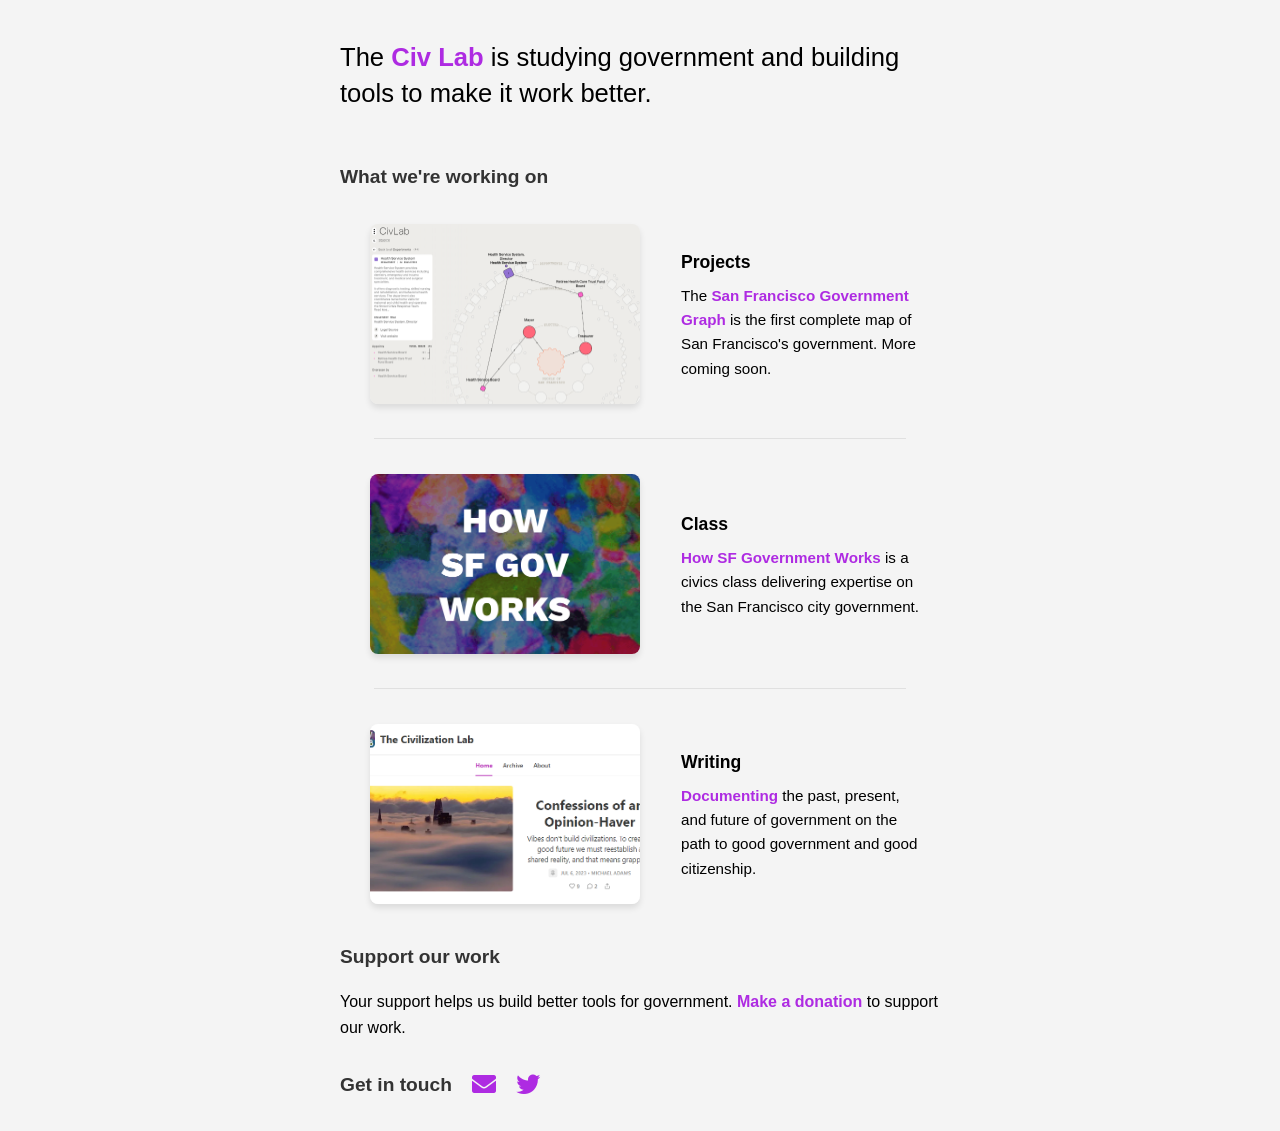
==== index.html @ d9c21e55 "add donation page" ====
<!DOCTYPE html>
<html lang="en">
<head>
    <meta charset="UTF-8">
    <meta name="viewport" content="width=device-width, initial-scale=1.0">
    <title>The Civilization Lab</title>
    <link rel="stylesheet" href="styles.css">
    <link rel="stylesheet" href="https://cdnjs.cloudflare.com/ajax/libs/font-awesome/5.15.3/css/all.min.css">
    
    <link rel="icon" href="./images/civlab_logo_stacked_v2.png" type="image/png">

    <!-- Google tag (gtag.js) -->
    <script async src="https://www.googletagmanager.com/gtag/js?id=G-XPEGSLL7ZW"></script>
    <script>
        window.dataLayer = window.dataLayer || [];
        function gtag(){dataLayer.push(arguments);}
        gtag('js', new Date());

        gtag('config', 'G-XPEGSLL7ZW');
    </script>
</head>
<body>
    <header>
        <!-- Main heading with styled span -->
        <h1>The <span class="civ-lab">Civ Lab</span> is studying government and building tools to make it work better.</h1>
    </header>

    <h2 class="section-header">What we're working on</h2>
    <main class="content-box">
        <section class="content-section">
            <div class="section-media">
                <a href="https://sfgov.civlab.org" target="_blank" rel="noopener noreferrer">
                    <img src="./images/sfgv2_hss.png" alt="SF Government Graph" class="section-image-fill clickable-image">
                </a>
            </div>
            <div class="section-content">
                <div class="text-container">
                    <h3 class="section-title">Projects</h3>
                    <div class="section-description">
                        <p>The <a href="https://sfgov.civlab.org" target="_blank" rel="noopener noreferrer">San Francisco Government Graph</a> is the first complete map of San Francisco's government. More coming soon.</p>
                    </div>
                </div>
            </div>
        </section>
        
        <section class="content-section">
            <div class="section-media">
                <a href="https://www.writing.civlab.org/p/how-sf-government-works-civics-class">
                    <img src="./images/hsfgw_class_logo.png" alt="How SF Gov Works" class="section-image-fill clickable-image">
                </a>
            </div>
            <div class="section-content">
                <div class="text-container">
                    <h3 class="section-title">Class</h3>
                    <div class="section-description">
                        <p><a href="https://www.writing.civlab.org/p/how-sf-government-works-civics-class">How SF Government Works</a> is a civics class delivering expertise on the San Francisco city government.</p>
                    </div>
                </div>
            </div>
        </section>

        <section class="content-section">
            <div class="section-media">
                <a href="https://www.writing.civlab.org/">
                    <img src="./images/civlab_substack.png" alt="CivLab Substack" class="section-image-fill clickable-image">
                </a>
            </div>
            <div class="section-content">
                <div class="text-container">
                    <h3 class="section-title">Writing</h3>
                    <div class="section-description">
                        <p><a href="https://www.writing.civlab.org/">Documenting</a> the past, present, and future of government on the path to good government and good citizenship.</p>
                    </div>
                </div>
            </div>
        </section>
    </main>

    <h2 class="section-header">Support our work</h2>
    <div class="donation-section">
        <p>Your support helps us build better tools for government. <a href="donate.html">Make a donation</a> to support our work.</p>
    </div>

    <div class="contact-section">
        <h2 class="section-header contact-header">Get in touch</h2>
        <div class="contact-links">
            <a href="mailto:hello@civlab.org" class="contact-link"><i class="fas fa-envelope"></i></a>
            <a href="https://twitter.com/CivLabHQ" target="_blank" rel="noopener noreferrer" class="contact-link"><i class="fab fa-twitter"></i></a>
        </div>
    </div>
</body>
</html>
---- styles.css ----
body {
    font-family: Arial, sans-serif;
    line-height: 1.6;
    margin: 0;
    padding: 20px;
    max-width: 600px;
    margin: 0 auto;
    background-color: #f4f4f4;
}

header {
    margin-bottom: 30px;
    padding: 20px 0;
}

h1 {
    font-size: 1.6em;
    font-weight: normal;
    line-height: 1.4;
    margin: 0;
}

.civ-lab {
    color: #ae2be2;
    font-weight: bold;
}

.section-header {
    font-size: 1.2em;
    color: #333;
    margin-bottom: 10px;
}

.content-box {
    background-color: #f4f4f4;
    padding: 0 20px; /* Remove top and bottom padding */
}

.content-section {
    display: flex;
    align-items: center;
    gap: 15px;
    padding: 25px 0; /* Decreased from 30px to 25px */
    /* Remove the border-bottom property */
    min-height: 200px;
    margin-bottom: 0;
    position: relative; /* Added for pseudo-element positioning */
}

.content-section:not(:last-child)::after {
    content: '';
    position: absolute;
    bottom: 0;
    left: 2.5%; /* Start at 10% from the left */
    width: 95%; /* Make the line 90% of the container width */
    height: 1px;
    background-color: #e0e0e0;
}

.content-section:first-child {
    padding-top: 12px; /* Decreased from 15px to 12px */
}

.content-section:last-child {
    border-bottom: none;
    padding-bottom: 12px; /* Decreased from 15px to 12px */
}

.section-media {
    flex: 0 0 auto;
    margin-right: 1rem;
    display: flex;
    align-items: center;
    justify-content: center;
    width: 270px;
    height: 180px;
    overflow: visible; /* Change from hidden to visible */
    padding: 10px; /* Add padding to create space for the shadow */
    position: relative; /* Add this for maintaining aspect ratio */
}

.section-media::before {
    content: "";
    display: block;
    padding-top: 66.67%; /* 180/270 = 0.6667, maintains 3:2 aspect ratio */
}

/* class for HSFGW logo */
.section-image-fill {
    position: absolute; /* Position absolutely within the container */
    top: 10px; /* Account for padding */
    left: 10px;
    right: 10px;
    bottom: 10px;
    width: calc(100% - 20px) !important; /* Account for padding */
    height: calc(100% - 20px) !important;
    object-fit: cover !important;
    object-position: center !important;
}

.section-content {
    flex: 1;
    display: flex;
    align-items: center; /* Add this */
    height: 100%; /* Add this */
}

.section-title {
    color: #000000;
    font-size: 1.1em;
    margin: 0;
    font-weight: bold;
    margin-bottom: 0.5rem; /* Add space between title and description */
}

.section-description {
    margin: 0;
    font-size: 0.95em;
}

.section-description p {
    margin: 0;
}

.contact-section {
    display: flex;
    align-items: center;
    margin-top: 20px;
}

.contact-header {
    margin-top: 10px;
    margin-right: 20px;
}

.contact-links {
    display: flex;
    gap: 20px;
}

/* Styles for links */
a {
    color: #ae2be2;
    font-weight: 600;
    text-decoration: none;
}

a:hover {
    text-decoration: underline;
}

.contact-link {
    font-size: 1.5em;
    color: #ae2be2;
}

.contact-link:hover {
    color: #8a23b5;
}

/* ensure inline links don't disrupt text flow */
.section-description a {
    display: inline;
}

.clickable-image {
    transition: box-shadow 0.3s ease, transform 0.3s ease;
    box-shadow: 0 4px 6px rgba(0, 0, 0, 0.1);
    border-radius: 8px; /* Add rounded corners */
}

.clickable-image:hover {
    box-shadow: 0 8px 12px rgba(0, 0, 0, 0.2);
    transform: translateY(-4px);
    cursor: pointer;
}

/* Add styles for the anchor tag wrapping the image */
.section-media a {
    display: block;
    width: 100%;
    height: 100%;
}

/* Media query for mobile devices */
@media screen and (max-width: 768px) {
    body {
        padding: 10px;
    }

    header {
        text-align: center; /* Center the header text */
    }

    .section-header {
        text-align: center; /* Center the content box text */
    }

    .content-section {
        flex-direction: column;
        align-items: center; /* Center align the flex items */
        text-align: center; /* Center align the text */
        gap: 10px;
        min-height: auto;
    }

    .content-section:not(:last-child)::after {
        left: 12.5%; /* Start at 15% from the left on mobile */
        width: 75%; /* Make the line 70% of the container width on mobile */
    }

    .section-media {
        width: 70%; /* Scale down the image container */
        max-width: 250px; /* Adjust maximum width as needed */
        height: auto; /* Remove fixed height */
        margin: 0 auto 15px;
        padding: 0; /* Remove padding */
        position: relative; /* Keep this for maintaining aspect ratio */
    }

    .section-media::before {
        content: ""; /* Keep the pseudo-element */
        display: block;
        padding-top: 66.67%; /* Maintain the 3:2 aspect ratio */
    }

    .section-image-fill {
        position: absolute; /* Keep absolute positioning */
        top: 0;
        left: 0;
        right: 0;
        bottom: 0;
        width: 100% !important;
        height: 100% !important;
        object-fit: cover !important; /* Maintain cover to fill the container */
        object-position: center !important;
    }

    .section-content {
        width: 100%;
        display: flex;
        flex-direction: column;
        align-items: center; /* Center align the content */
    }

    .text-container {
        width: 80%;
        max-width: 90%; /* Limit the width of the text container */
    }

    .section-title {
        margin-bottom: 0.3rem;
    }

    .section-description {
        font-size: 0.9em;
    }

    .contact-section {
        flex-direction: column;
        align-items: center; /* Center align the contact section */
    }

    .contact-header {
        margin-right: 0px;
        margin-bottom: 10px;
        text-align: center; /* Center align the contact header text */
    }

    .contact-links {
        justify-content: center; /* Center align the contact links */
    }
}

.back-to-home {
    text-align: center;
    margin: 2rem 0;
}

.back-to-home a {
    color: #333;
    text-decoration: none;
    font-size: 1.1rem;
}

.back-to-home a:hover {
    text-decoration: underline;
}
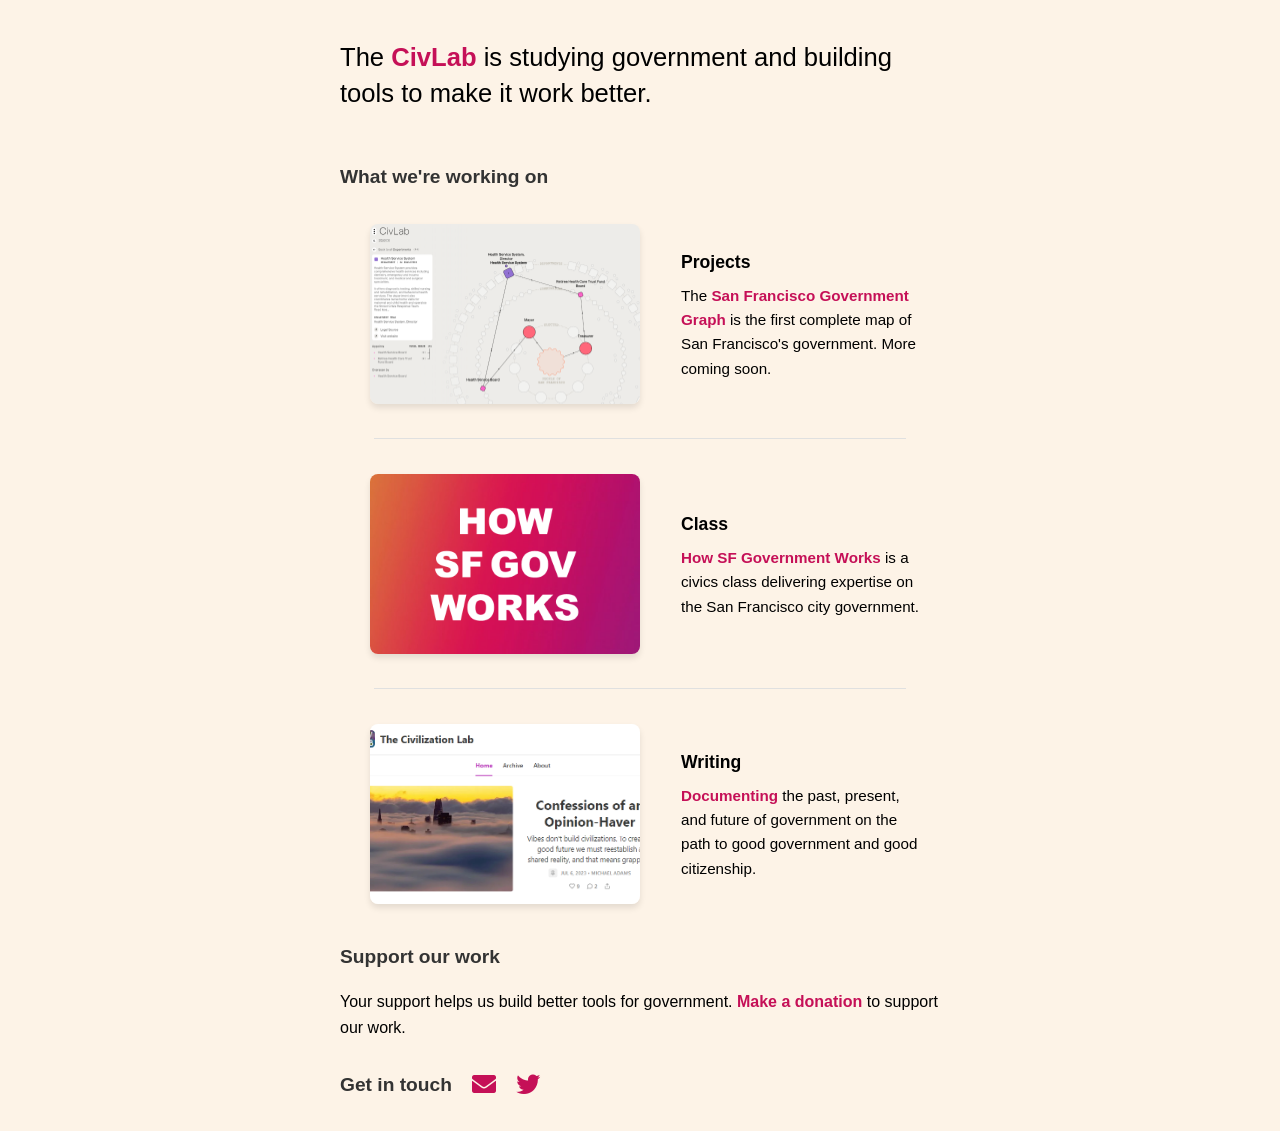
==== commit 5fb586c1: "update styling" ====
--- a/index.html
+++ b/index.html
@@ -22,7 +22,7 @@
 <body>
     <header>
         <!-- Main heading with styled span -->
-        <h1>The <span class="civ-lab">Civ Lab</span> is studying government and building tools to make it work better.</h1>
+        <h1>The <span class="civ-lab">CivLab</span> is studying government and building tools to make it work better.</h1>
     </header>
 
     <h2 class="section-header">What we're working on</h2>
--- a/styles.css
+++ b/styles.css
@@ -5,7 +5,7 @@
     padding: 20px;
     max-width: 600px;
     margin: 0 auto;
-    background-color: #f4f4f4;
+    background-color: #FDF3E7;
 }
 
 header {
@@ -21,7 +21,7 @@
 }
 
 .civ-lab {
-    color: #ae2be2;
+    color: #C51057;
     font-weight: bold;
 }
 
@@ -32,7 +32,7 @@
 }
 
 .content-box {
-    background-color: #f4f4f4;
+    background-color: #FDF3E7;
     padding: 0 20px; /* Remove top and bottom padding */
 }
 
@@ -140,22 +140,24 @@
 
 /* Styles for links */
 a {
-    color: #ae2be2;
-    font-weight: 600;
-    text-decoration: none;
+    color: #C51057 !important;
+    font-weight: 600 !important;
+    text-decoration: none !important;
 }
 
 a:hover {
-    text-decoration: underline;
+    color: #C51057 !important;
+    text-decoration: underline !important;
 }
 
 .contact-link {
     font-size: 1.5em;
-    color: #ae2be2;
+    color: #C51057;
 }
 
 .contact-link:hover {
-    color: #8a23b5;
+    /* Darken the primary color by 20% for hover state to create visual feedback */
+    color: #8c1b70;
 }
 
 /* ensure inline links don't disrupt text flow */
@@ -256,6 +258,10 @@
         font-size: 0.9em;
     }
 
+    .donation-section {
+        text-align: center;
+    }
+
     .contact-section {
         flex-direction: column;
         align-items: center; /* Center align the contact section */
@@ -285,4 +291,14 @@
 
 .back-to-home a:hover {
     text-decoration: underline;
+}
+
+.other-ways-to-give {
+    text-align: center;
+    margin: 2rem 0;
+}
+
+.other-ways-to-give a {
+    color: inherit;
+    text-decoration: underline;
 }
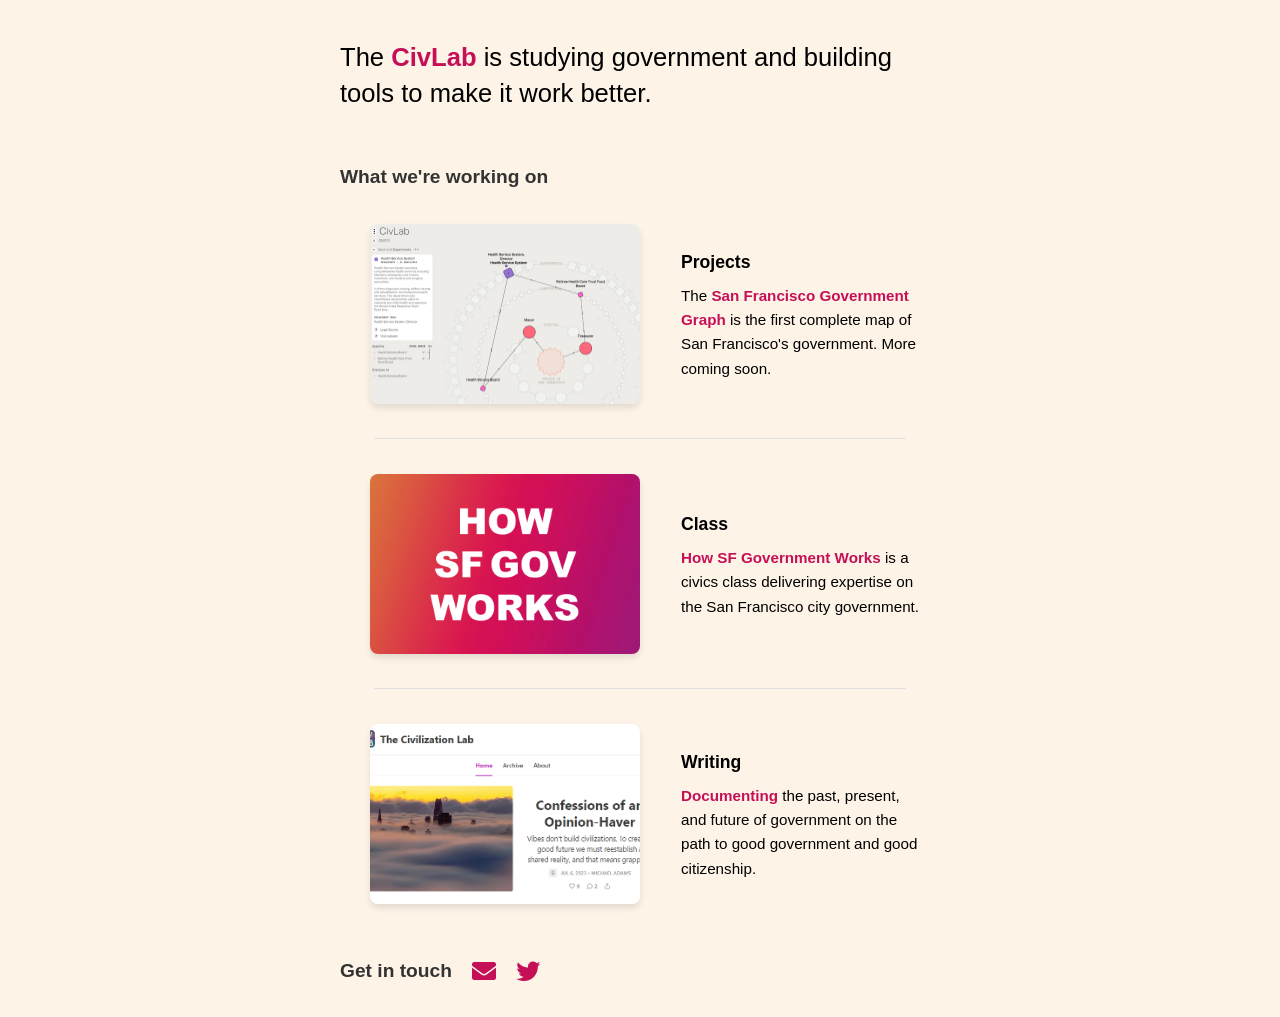
==== commit 395bcf34: "remove donation section" ====
--- a/index.html
+++ b/index.html
@@ -76,16 +76,13 @@
         </section>
     </main>
 
-    <h2 class="section-header">Support our work</h2>
-    <div class="donation-section">
-        <p>Your support helps us build better tools for government. <a href="donate.html">Make a donation</a> to support our work.</p>
-    </div>
+
 
     <div class="contact-section">
         <h2 class="section-header contact-header">Get in touch</h2>
         <div class="contact-links">
             <a href="mailto:hello@civlab.org" class="contact-link"><i class="fas fa-envelope"></i></a>
-            <a href="https://twitter.com/CivLabHQ" target="_blank" rel="noopener noreferrer" class="contact-link"><i class="fab fa-twitter"></i></a>
+            <a href="https://twitter.com/m_atoms" target="_blank" rel="noopener noreferrer" class="contact-link"><i class="fab fa-twitter"></i></a>
         </div>
     </div>
 </body>
--- a/styles.css
+++ b/styles.css
@@ -258,10 +258,6 @@
         font-size: 0.9em;
     }
 
-    .donation-section {
-        text-align: center;
-    }
-
     .contact-section {
         flex-direction: column;
         align-items: center; /* Center align the contact section */
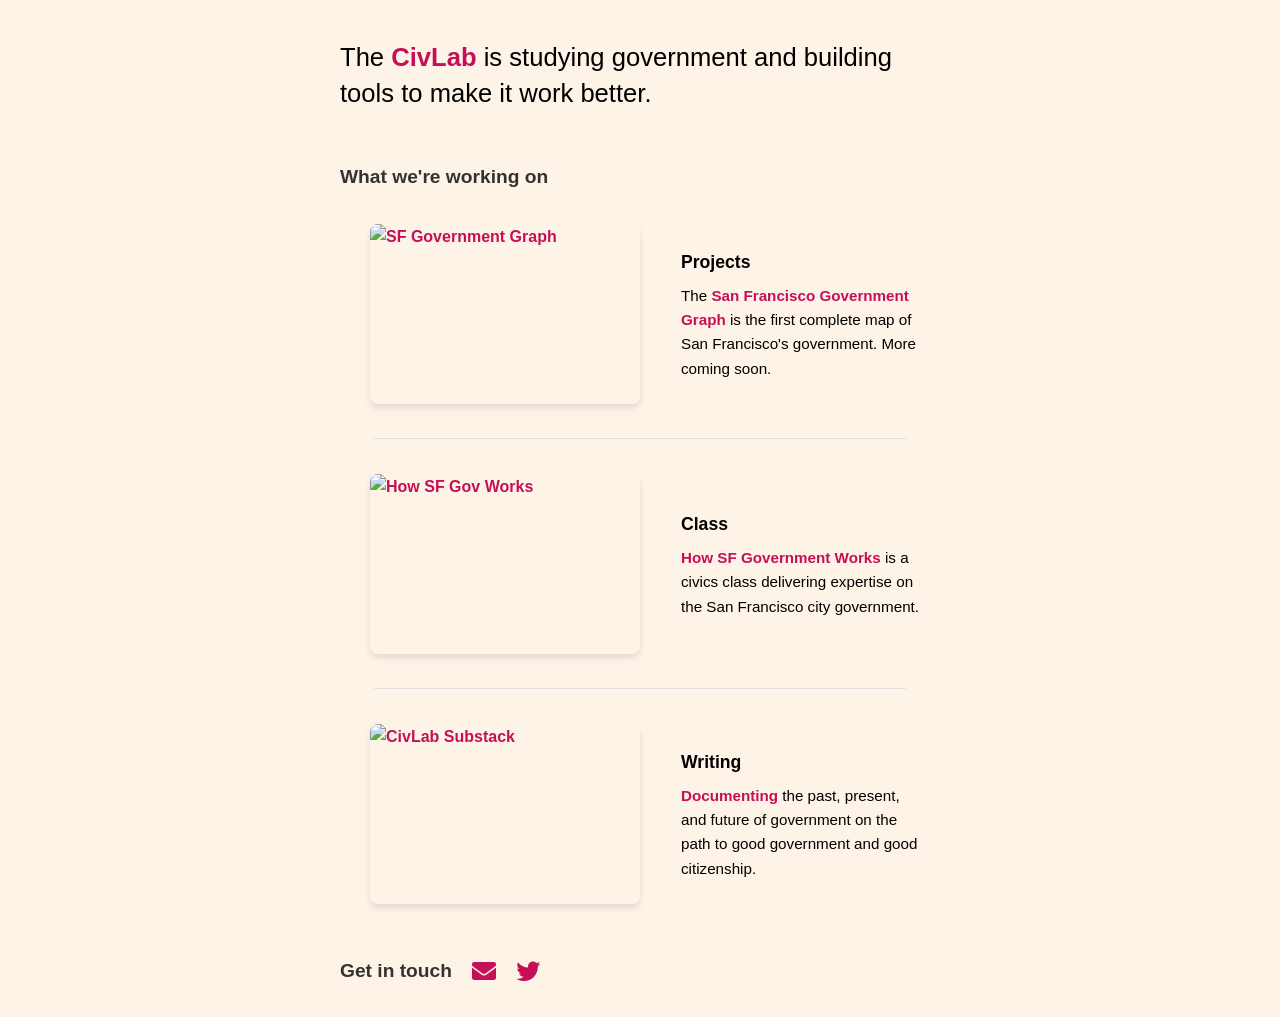
==== commit 69c1fabb: "update v3 picture, improve image scaling" ====
--- a/index.html
+++ b/index.html
@@ -30,7 +30,7 @@
         <section class="content-section">
             <div class="section-media">
                 <a href="https://sfgov.civlab.org" target="_blank" rel="noopener noreferrer">
-                    <img src="./images/sfgv2_hss.png" alt="SF Government Graph" class="section-image-fill clickable-image">
+                    <img src="./images/sf_gov_graph_v3_optimized.png" alt="SF Government Graph" class="section-image-fill clickable-image">
                 </a>
             </div>
             <div class="section-content">
@@ -46,7 +46,7 @@
         <section class="content-section">
             <div class="section-media">
                 <a href="https://www.writing.civlab.org/p/how-sf-government-works-civics-class">
-                    <img src="./images/hsfgw_class_logo.png" alt="How SF Gov Works" class="section-image-fill clickable-image">
+                    <img src="./images/hsfgw_class_logo_optimized.png" alt="How SF Gov Works" class="section-image-fill clickable-image">
                 </a>
             </div>
             <div class="section-content">
@@ -62,7 +62,7 @@
         <section class="content-section">
             <div class="section-media">
                 <a href="https://www.writing.civlab.org/">
-                    <img src="./images/civlab_substack.png" alt="CivLab Substack" class="section-image-fill clickable-image">
+                    <img src="./images/civlab_substack_optimized.png" alt="CivLab Substack" class="section-image-fill clickable-image">
                 </a>
             </div>
             <div class="section-content">
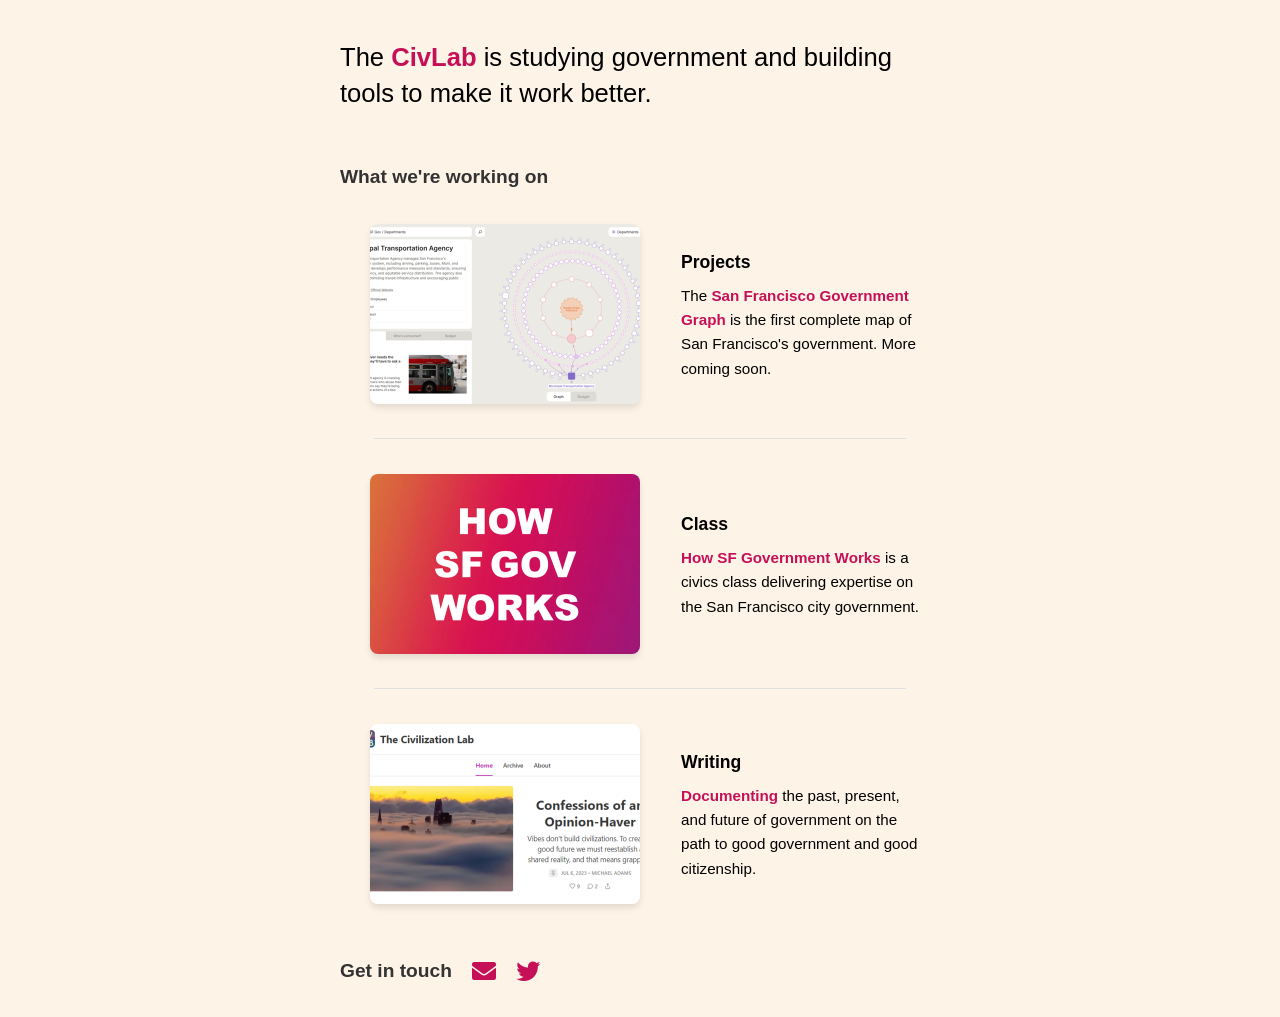
==== commit 88deded7: "clean up image filenames" ====
--- a/index.html
+++ b/index.html
@@ -30,7 +30,7 @@
         <section class="content-section">
             <div class="section-media">
                 <a href="https://sfgov.civlab.org" target="_blank" rel="noopener noreferrer">
-                    <img src="./images/sf_gov_graph_v3_optimized.png" alt="SF Government Graph" class="section-image-fill clickable-image">
+                    <img src="./images/sf_gov_graph_v3.png" alt="SF Government Graph" class="section-image-fill clickable-image">
                 </a>
             </div>
             <div class="section-content">
@@ -46,7 +46,7 @@
         <section class="content-section">
             <div class="section-media">
                 <a href="https://www.writing.civlab.org/p/how-sf-government-works-civics-class">
-                    <img src="./images/hsfgw_class_logo_optimized.png" alt="How SF Gov Works" class="section-image-fill clickable-image">
+                    <img src="./images/hsfgw_class_logo.png" alt="How SF Gov Works" class="section-image-fill clickable-image">
                 </a>
             </div>
             <div class="section-content">
@@ -62,7 +62,7 @@
         <section class="content-section">
             <div class="section-media">
                 <a href="https://www.writing.civlab.org/">
-                    <img src="./images/civlab_substack_optimized.png" alt="CivLab Substack" class="section-image-fill clickable-image">
+                    <img src="./images/civlab_substack.png" alt="CivLab Substack" class="section-image-fill clickable-image">
                 </a>
             </div>
             <div class="section-content">
